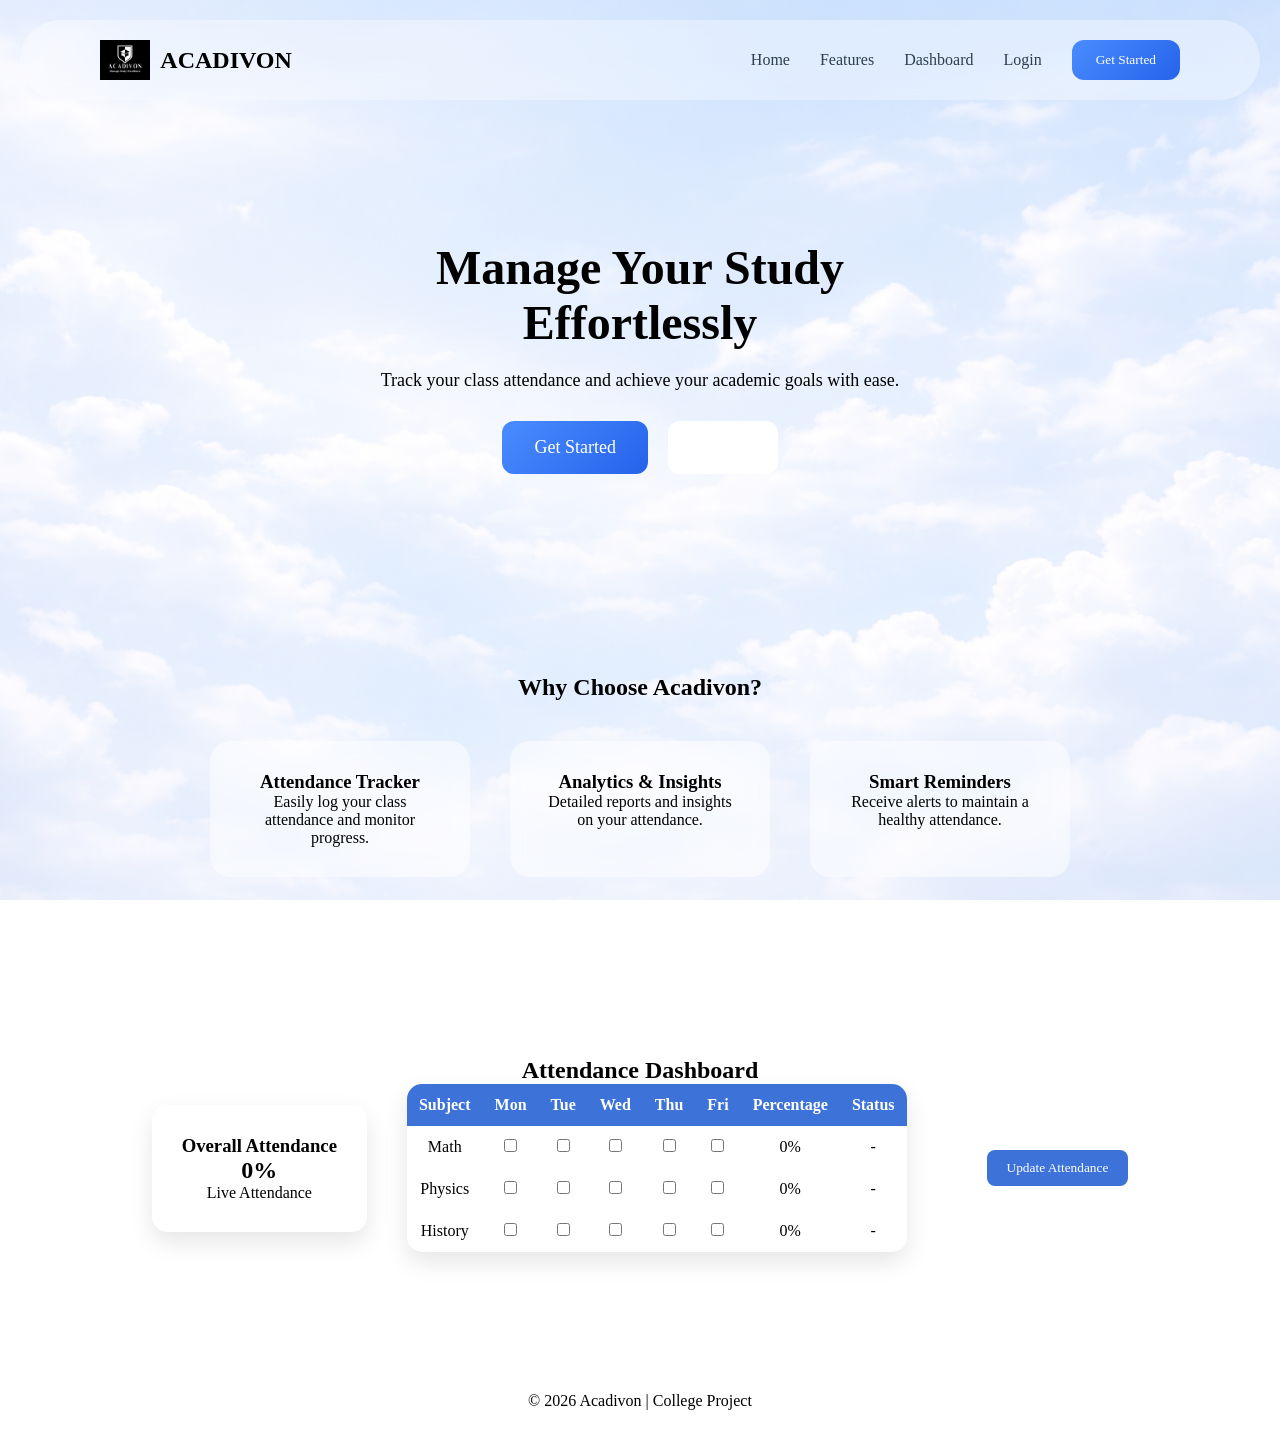
==== index.html @ dd498cd0 "Add files via upload" ====
<!DOCTYPE html>
<html lang="en">
<head>
<meta charset="UTF-8">
<meta name="viewport" content="width=device-width, initial-scale=1.0">
<title>Acadivon | Smart Study Manager</title>

<link rel="stylesheet" href="style.css">
</head>

<body>

<!-- NAVBAR -->

<header class="navbar">

<div class="logo">
<img src="logo.png">
<h2>ACADIVON</h2>
</div>

<nav>

<a href="#">Home</a>
<a href="#">Features</a>
<a href="#">Dashboard</a>
<a href="#">Login</a>

<button class="primary-btn">Get Started</button>

</nav>

</header>


<!-- HERO SECTION -->

<section class="hero">

<h1>Manage Your Study<br> Effortlessly</h1>

<p>
Track your class attendance and achieve your academic goals with ease.
</p>

<div class="hero-buttons">

<button class="primary-btn big">Get Started</button>

<button class="secondary-btn">Watch Demo</button>

</div>

</section>


<!-- FEATURES -->

<section class="features">

<h2>Why Choose Acadivon?</h2>

<div class="feature-grid">

<div class="feature-card">

<h3>Attendance Tracker</h3>

<p>
Easily log your class attendance and monitor progress.
</p>

</div>

<div class="feature-card">

<h3>Analytics & Insights</h3>

<p>
Detailed reports and insights on your attendance.
</p>

</div>

<div class="feature-card">

<h3>Smart Reminders</h3>

<p>
Receive alerts to maintain a healthy attendance.
</p>

</div>

</div>

</section>


<!-- DASHBOARD -->

<section class="dashboard">

<h2>Attendance Dashboard</h2>

<div class="attendance-container">

<div class="overall-box">
<h3>Overall Attendance</h3>
<h1 id="overallPercent">0%</h1>
<p>Live Attendance</p>
</div>

<table id="attendanceTable">

<tr>
<th>Subject</th>
<th>Mon</th>
<th>Tue</th>
<th>Wed</th>
<th>Thu</th>
<th>Fri</th>
<th>Percentage</th>
<th>Status</th>
</tr>

<tr>
<td>Math</td>
<td><input type="checkbox"></td>
<td><input type="checkbox"></td>
<td><input type="checkbox"></td>
<td><input type="checkbox"></td>
<td><input type="checkbox"></td>
<td class="percent">0%</td>
<td class="status">-</td>
</tr>

<tr>
<td>Physics</td>
<td><input type="checkbox"></td>
<td><input type="checkbox"></td>
<td><input type="checkbox"></td>
<td><input type="checkbox"></td>
<td><input type="checkbox"></td>
<td class="percent">0%</td>
<td class="status">-</td>
</tr>

<tr>
<td>History</td>
<td><input type="checkbox"></td>
<td><input type="checkbox"></td>
<td><input type="checkbox"></td>
<td><input type="checkbox"></td>
<td><input type="checkbox"></td>
<td class="percent">0%</td>
<td class="status">-</td>
</tr>

</table>

<br>

<button onclick="calculateAttendance()">Update Attendance</button>

</div>

</section>


<footer>

© 2026 Acadivon | College Project

</footer>

<script src="script.js"></script>

</body>
</html>
---- style.css ----
*{
margin:0;
padding:0;
box-sizing:border-box;
font-family:Segoe UI;
}

body{
margin:0;
padding:0;
font-family:"Segoe UI", sans-serif;

background:
linear-gradient(rgba(255,255,255,0.6), rgba(255,255,255,0.6)),
url("sky-bg.jpg");

background-size:cover;
background-position:center;
background-repeat:no-repeat;
background-attachment:fixed;
}

/* NAVBAR */

.navbar{

display:flex;
justify-content:space-between;
align-items:center;

padding:20px 80px;

backdrop-filter:blur(15px);

background:rgba(255,255,255,0.35);

border-radius:40px;

margin:20px;

}

.logo{

display:flex;
align-items:center;
gap:10px;

}

.logo img{

height:40px;

}

nav{

display:flex;
align-items:center;
gap:30px;

}

nav a{

text-decoration:none;
color:#2c3e50;
font-weight:500;

}


/* HERO */

.hero{

text-align:center;
padding:120px 20px;

}

.hero h1{

font-size:48px;
margin-bottom:20px;

}

.hero p{

font-size:18px;
margin-bottom:30px;

}


.hero-buttons{

display:flex;
justify-content:center;
gap:20px;

}


/* BUTTONS */

.primary-btn{

background:linear-gradient(135deg,#4a8cff,#2563eb);

border:none;
color:white;

padding:12px 24px;

border-radius:12px;

cursor:pointer;

transition:0.3s;

}

.primary-btn:hover{

transform:translateY(-3px);
box-shadow:0 10px 20px rgba(0,0,0,0.15);

}

.big{

font-size:18px;
padding:16px 32px;

}

.secondary-btn{

background:white;
border:none;

padding:12px 20px;

border-radius:12px;

cursor:pointer;

}


/* FEATURES */

.features{

text-align:center;
padding:80px 20px;

}

.feature-grid{

display:flex;
justify-content:center;
gap:40px;

margin-top:40px;

}

.feature-card{

background:rgba(255,255,255,0.5);

padding:30px;

width:260px;

border-radius:20px;

backdrop-filter:blur(10px);

transition:0.3s;

}

.feature-card:hover{

transform:translateY(-10px);

}


/* DASHBOARD */

.dashboard{

text-align:center;

padding:100px 20px;

}

.dashboard-container{

display:flex;

justify-content:center;

gap:40px;

margin-top:40px;

}


.overall-card{

background:rgba(255,255,255,0.5);

padding:40px;

border-radius:20px;

width:240px;

}

.overall-card h1{

font-size:42px;
color:#2563eb;

}


.table-card{

background:rgba(255,255,255,0.6);

padding:30px;

border-radius:20px;

}


table{

border-collapse:collapse;

}

th,td{

padding:12px 20px;

}

th{

background:#3b82f6;
color:white;

}

.safe{

color:green;

}

.warning{

color:orange;

}

.danger{

color:red;

}


/* FOOTER */

footer{

text-align:center;
padding:40px;

}

.attendance-container{
display:flex;
gap:40px;
justify-content:center;
align-items:center;
flex-wrap:wrap;
}

.overall-box{
background:white;
padding:30px;
border-radius:15px;
box-shadow:0 10px 25px rgba(0,0,0,0.1);
text-align:center;
}

#attendanceTable{
background:white;
border-radius:15px;
overflow:hidden;
box-shadow:0 10px 25px rgba(0,0,0,0.1);
}

#attendanceTable th{
background:#3d73d8;
color:white;
padding:12px;
}

#attendanceTable td{
padding:12px;
text-align:center;
}

button{
background:#3d73d8;
color:white;
border:none;
padding:10px 20px;
border-radius:8px;
cursor:pointer;
}
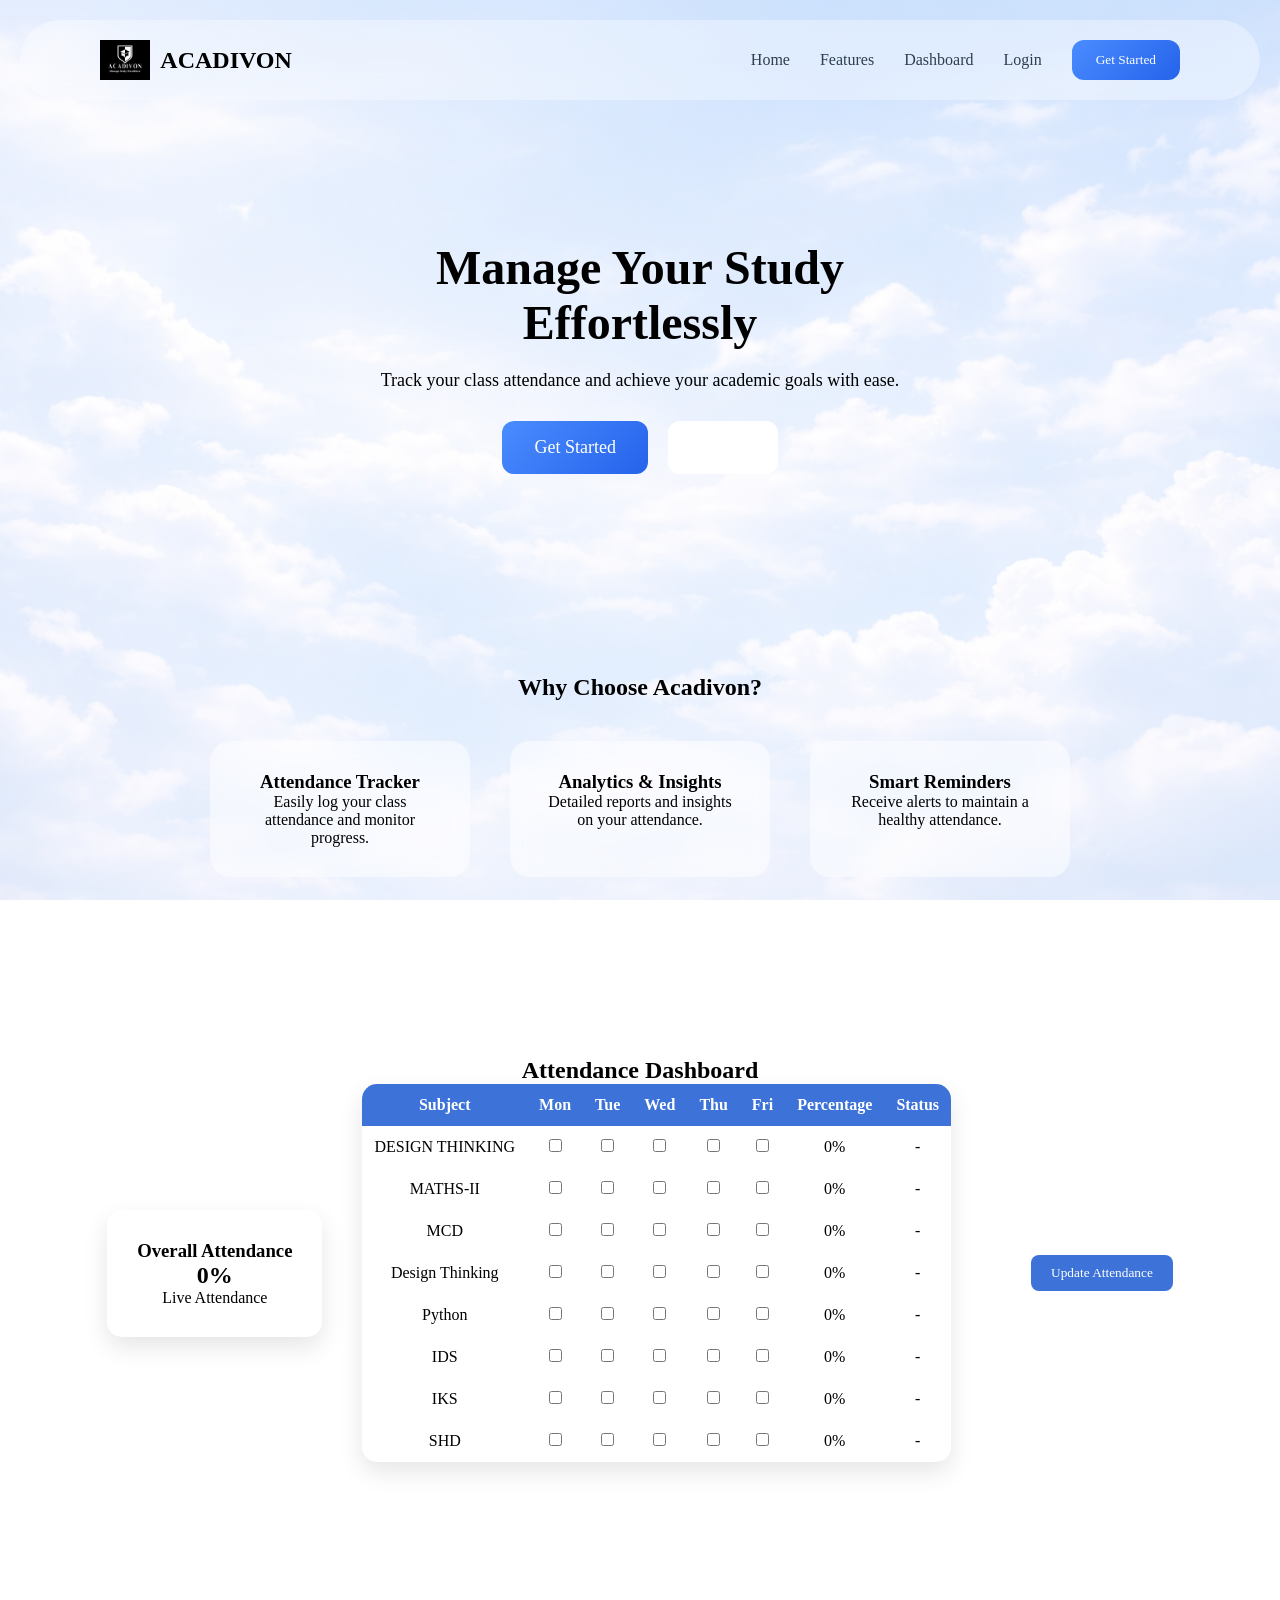
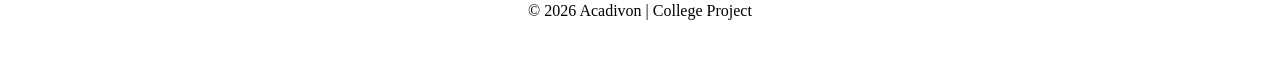
==== commit e4e4a886: "Add files via upload" ====
--- a/index.html
+++ b/index.html
@@ -125,29 +125,85 @@
 </tr>
 
 <tr>
-<td>Math</td>
-<td><input type="checkbox"></td>
-<td><input type="checkbox"></td>
-<td><input type="checkbox"></td>
-<td><input type="checkbox"></td>
-<td><input type="checkbox"></td>
-<td class="percent">0%</td>
-<td class="status">-</td>
-</tr>
-
-<tr>
-<td>Physics</td>
-<td><input type="checkbox"></td>
-<td><input type="checkbox"></td>
-<td><input type="checkbox"></td>
-<td><input type="checkbox"></td>
-<td><input type="checkbox"></td>
-<td class="percent">0%</td>
-<td class="status">-</td>
-</tr>
-
-<tr>
-<td>History</td>
+<td>DESIGN THINKING</td>
+<td><input type="checkbox"></td>
+<td><input type="checkbox"></td>
+<td><input type="checkbox"></td>
+<td><input type="checkbox"></td>
+<td><input type="checkbox"></td>
+<td class="percent">0%</td>
+<td class="status">-</td>
+</tr>
+
+<tr>
+<td>MATHS-II</td>
+<td><input type="checkbox"></td>
+<td><input type="checkbox"></td>
+<td><input type="checkbox"></td>
+<td><input type="checkbox"></td>
+<td><input type="checkbox"></td>
+<td class="percent">0%</td>
+<td class="status">-</td>
+</tr>
+
+<tr>
+<td>MCD</td>
+<td><input type="checkbox"></td>
+<td><input type="checkbox"></td>
+<td><input type="checkbox"></td>
+<td><input type="checkbox"></td>
+<td><input type="checkbox"></td>
+<td class="percent">0%</td>
+<td class="status">-</td>
+</tr>
+
+<tr>
+<td>Design Thinking</td>
+<td><input type="checkbox"></td>
+<td><input type="checkbox"></td>
+<td><input type="checkbox"></td>
+<td><input type="checkbox"></td>
+<td><input type="checkbox"></td>
+<td class="percent">0%</td>
+<td class="status">-</td>
+</tr>
+
+
+<tr>
+<td>Python</td>
+<td><input type="checkbox"></td>
+<td><input type="checkbox"></td>
+<td><input type="checkbox"></td>
+<td><input type="checkbox"></td>
+<td><input type="checkbox"></td>
+<td class="percent">0%</td>
+<td class="status">-</td>
+</tr>
+
+<tr>
+<td>IDS</td>
+<td><input type="checkbox"></td>
+<td><input type="checkbox"></td>
+<td><input type="checkbox"></td>
+<td><input type="checkbox"></td>
+<td><input type="checkbox"></td>
+<td class="percent">0%</td>
+<td class="status">-</td>
+</tr>
+
+<tr>
+<td>IKS</td>
+<td><input type="checkbox"></td>
+<td><input type="checkbox"></td>
+<td><input type="checkbox"></td>
+<td><input type="checkbox"></td>
+<td><input type="checkbox"></td>
+<td class="percent">0%</td>
+<td class="status">-</td>
+</tr>
+
+<tr>
+<td>SHD</td>
 <td><input type="checkbox"></td>
 <td><input type="checkbox"></td>
 <td><input type="checkbox"></td>
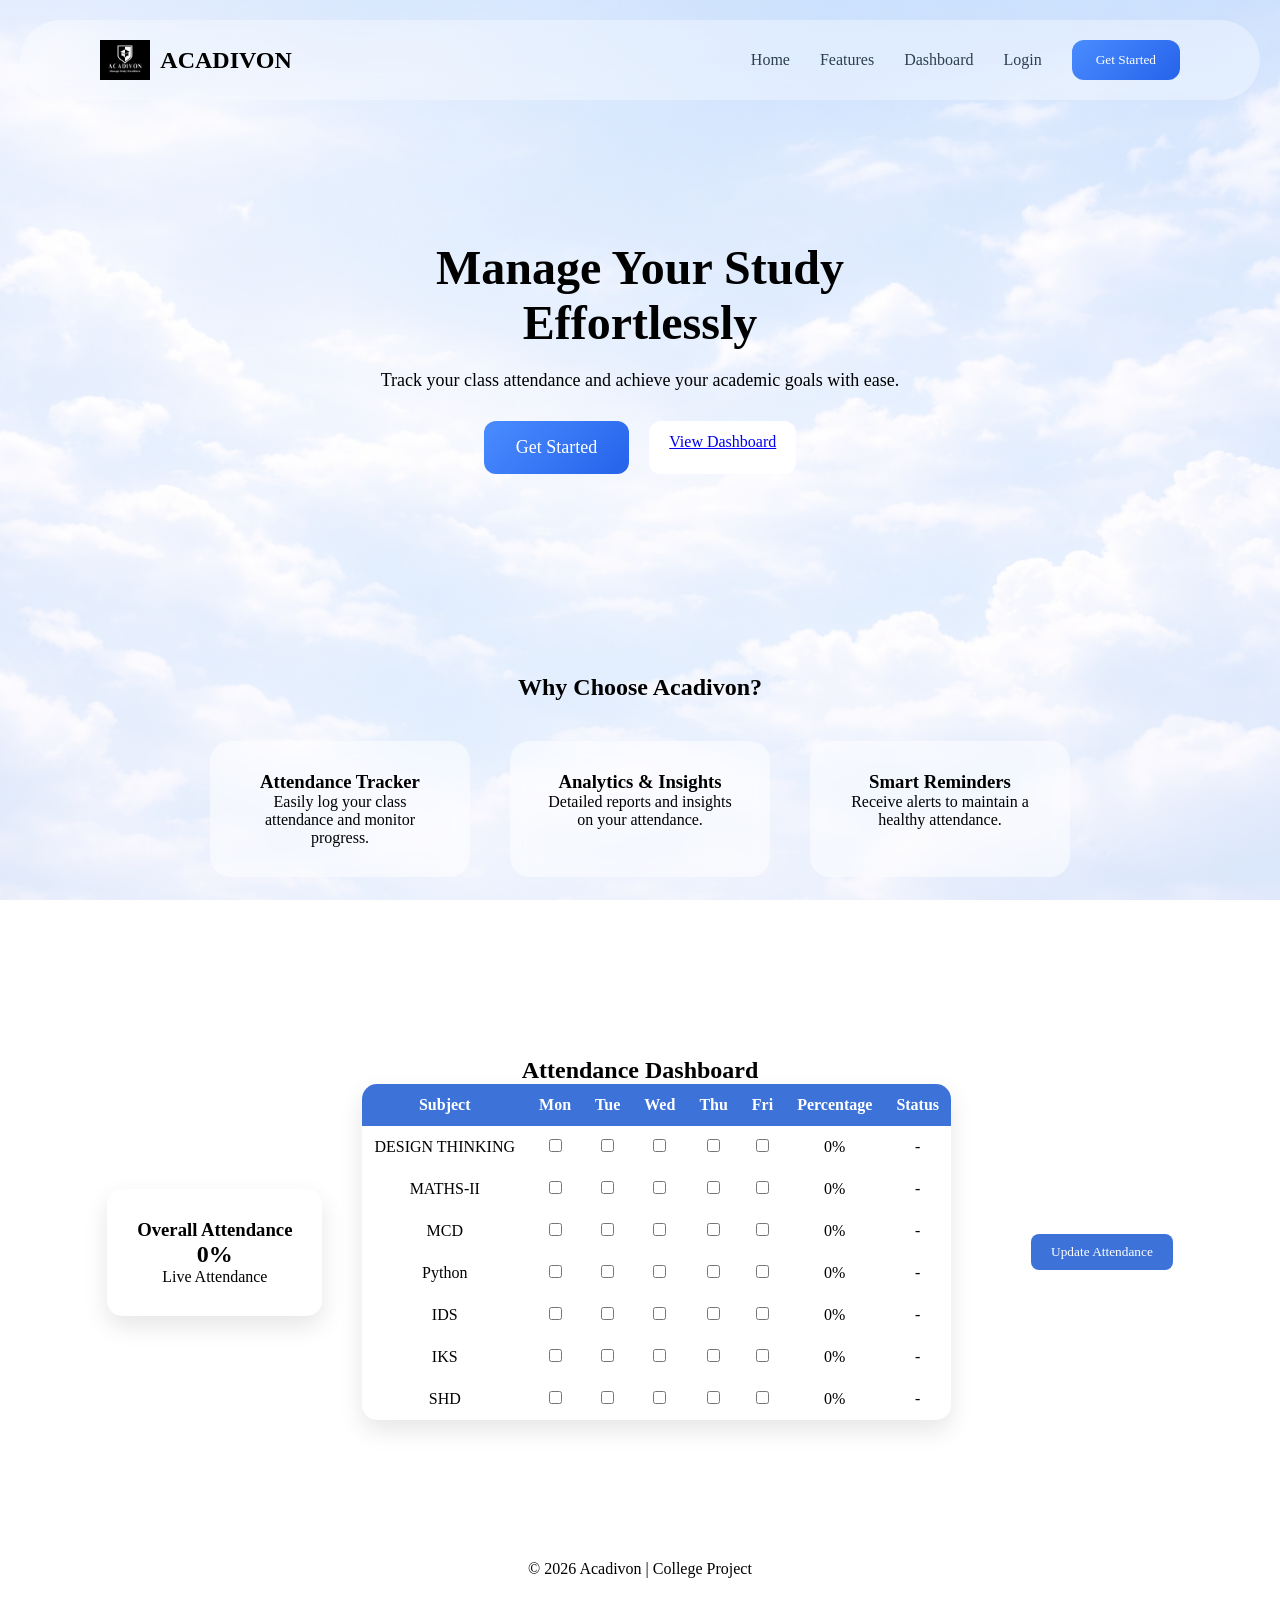
==== commit 7beb710c: "Add files via upload" ====
--- a/index.html
+++ b/index.html
@@ -47,7 +47,7 @@
 
 <button class="primary-btn big">Get Started</button>
 
-<button class="secondary-btn">Watch Demo</button>
+<a class="secondary-btn" href="#dashboard">View Dashboard</a>
 
 </div>
 
@@ -157,16 +157,6 @@
 <td class="status">-</td>
 </tr>
 
-<tr>
-<td>Design Thinking</td>
-<td><input type="checkbox"></td>
-<td><input type="checkbox"></td>
-<td><input type="checkbox"></td>
-<td><input type="checkbox"></td>
-<td><input type="checkbox"></td>
-<td class="percent">0%</td>
-<td class="status">-</td>
-</tr>
 
 
 <tr>
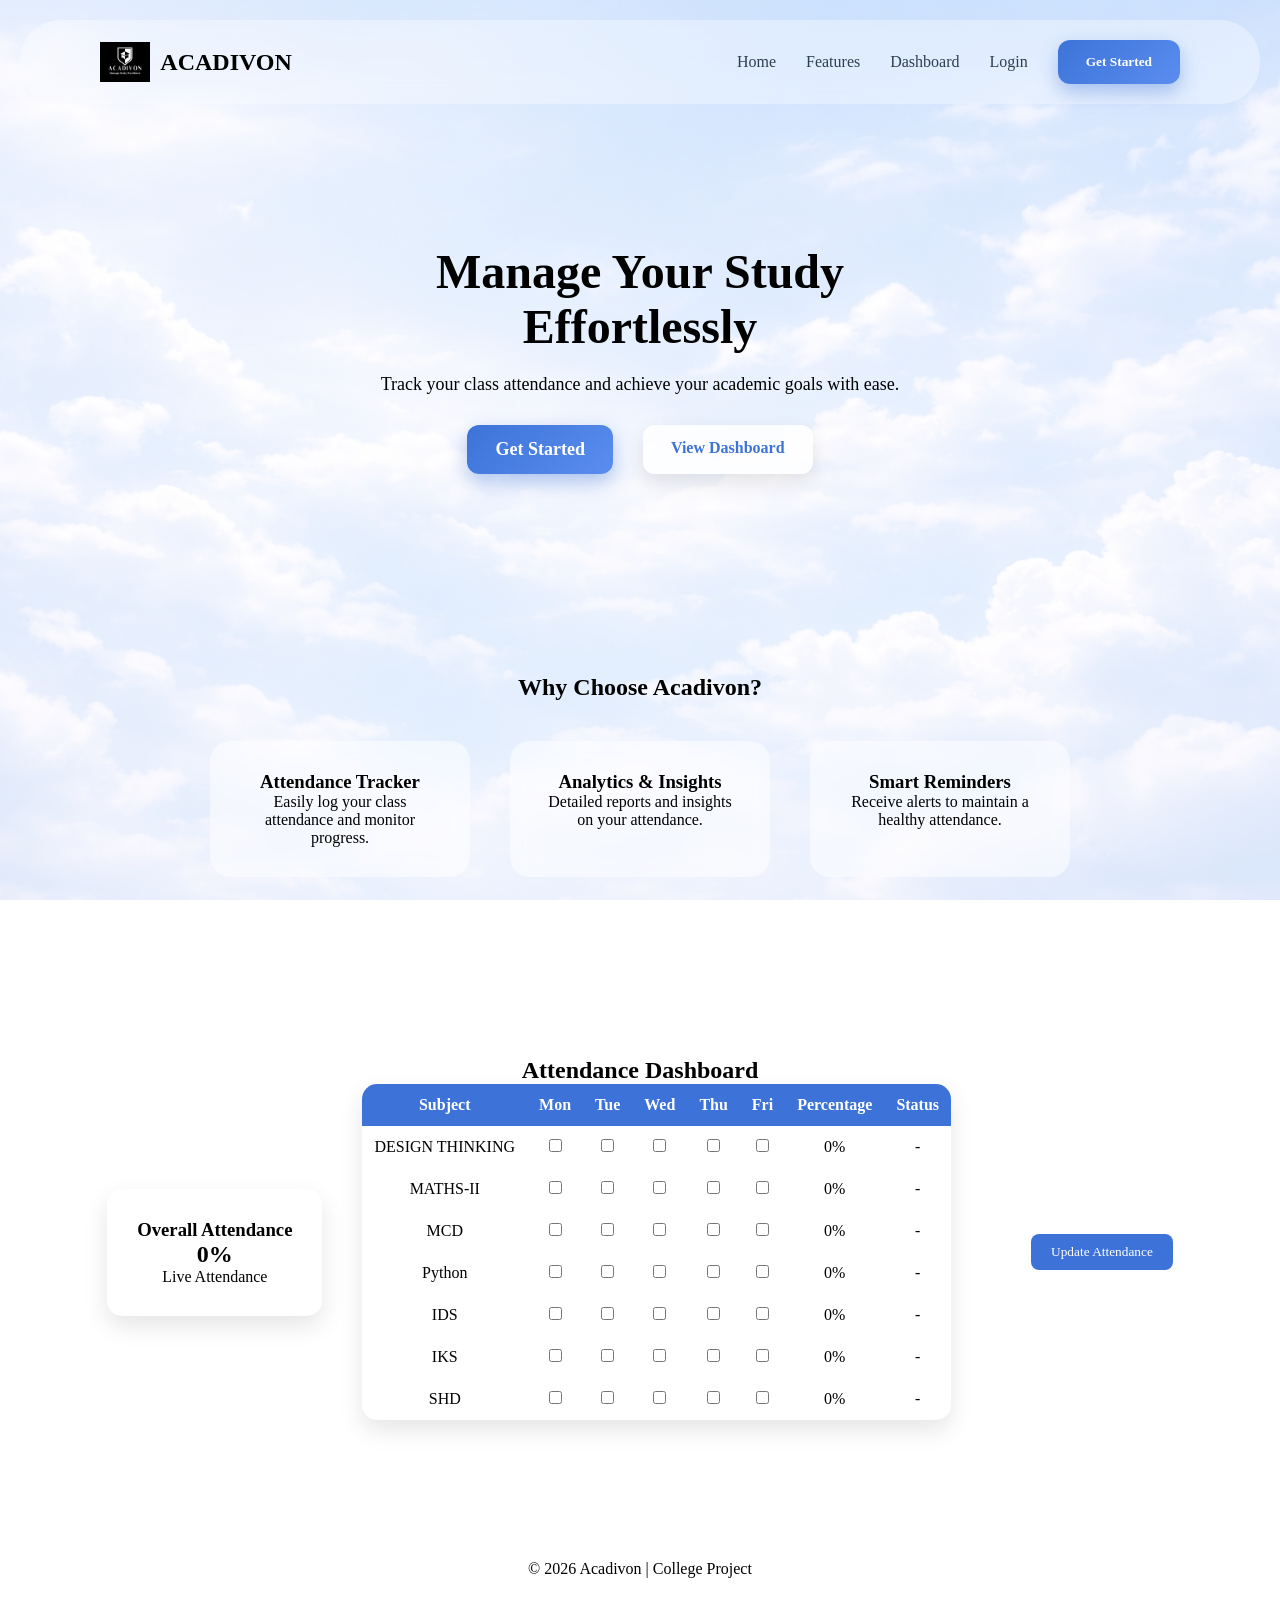
==== commit 13de5686: "Add files via upload" ====
--- a/index.html
+++ b/index.html
@@ -223,4 +223,8 @@
 <script src="script.js"></script>
 
 </body>
-</html>+</html>
+
+<section class="hero fade-in">
+<section class="features fade-in">
+<section id="dashboard" class="dashboard fade-in">
--- a/style.css
+++ b/style.css
@@ -335,4 +335,108 @@
 padding:10px 20px;
 border-radius:8px;
 cursor:pointer;
+}
+
+.secondary-btn{
+display:inline-block;
+padding:14px 28px;
+margin-left:15px;
+
+background:rgba(255,255,255,0.8);
+color:#3d73d8;
+
+border-radius:12px;
+text-decoration:none;
+font-weight:600;
+
+transition:all 0.25s ease;
+box-shadow:0 8px 20px rgba(0,0,0,0.1);
+}
+
+.secondary-btn:hover{
+background:#ffffff;
+transform:translateY(-3px);
+box-shadow:0 12px 25px rgba(0,0,0,0.15);
+}
+html{
+scroll-behavior:smooth;
+}
+
+/* Smooth scroll */
+html{
+scroll-behavior:smooth;
+}
+
+/* Hero buttons layout */
+.hero-buttons{
+margin-top:25px;
+display:flex;
+justify-content:center;
+gap:15px;
+}
+
+/* Primary Button */
+.primary-btn{
+padding:14px 28px;
+border:none;
+border-radius:12px;
+background:linear-gradient(135deg,#3d73d8,#5a8dee);
+color:white;
+font-weight:600;
+cursor:pointer;
+
+transition:all 0.3s ease;
+box-shadow:0 8px 20px rgba(61,115,216,0.4);
+}
+
+.primary-btn:hover{
+transform:translateY(-3px);
+box-shadow:0 12px 25px rgba(61,115,216,0.6);
+}
+
+/* Secondary Button */
+.secondary-btn{
+padding:14px 28px;
+border-radius:12px;
+background:rgba(255,255,255,0.85);
+color:#3d73d8;
+font-weight:600;
+text-decoration:none;
+
+transition:all 0.3s ease;
+box-shadow:0 8px 20px rgba(0,0,0,0.1);
+}
+
+.secondary-btn:hover{
+background:#ffffff;
+transform:translateY(-3px);
+box-shadow:0 12px 25px rgba(0,0,0,0.15);
+}
+
+/* Click animation */
+button:active, .secondary-btn:active{
+transform:scale(0.95);
+}
+
+/* Fade-in animation */
+.fade-in{
+opacity:0;
+transform:translateY(30px);
+transition:all 0.8s ease;
+}
+
+.fade-in.show{
+opacity:1;
+transform:translateY(0);
+}
+
+.fade-in{
+opacity:0;
+transform:translateY(30px);
+transition:all 0.8s ease;
+}
+
+.fade-in.show{
+opacity:1;
+transform:translateY(0);
 }
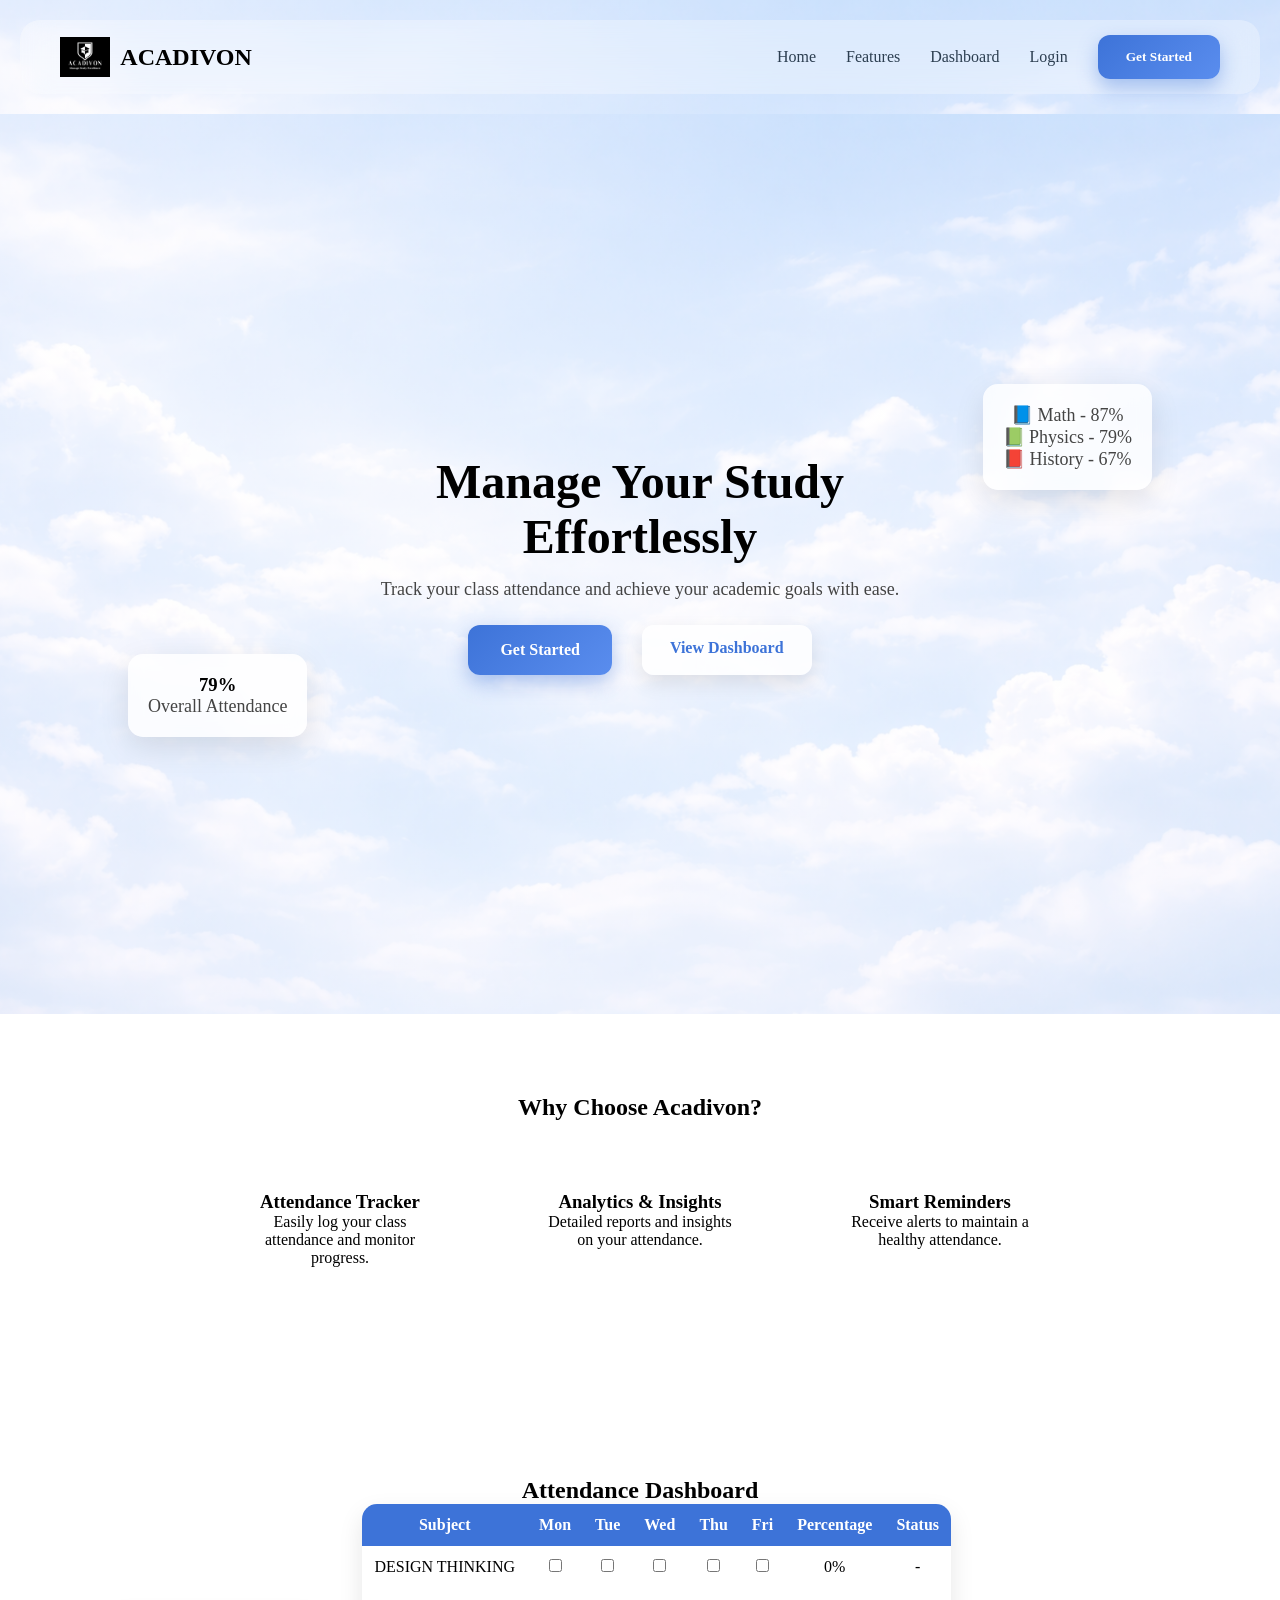
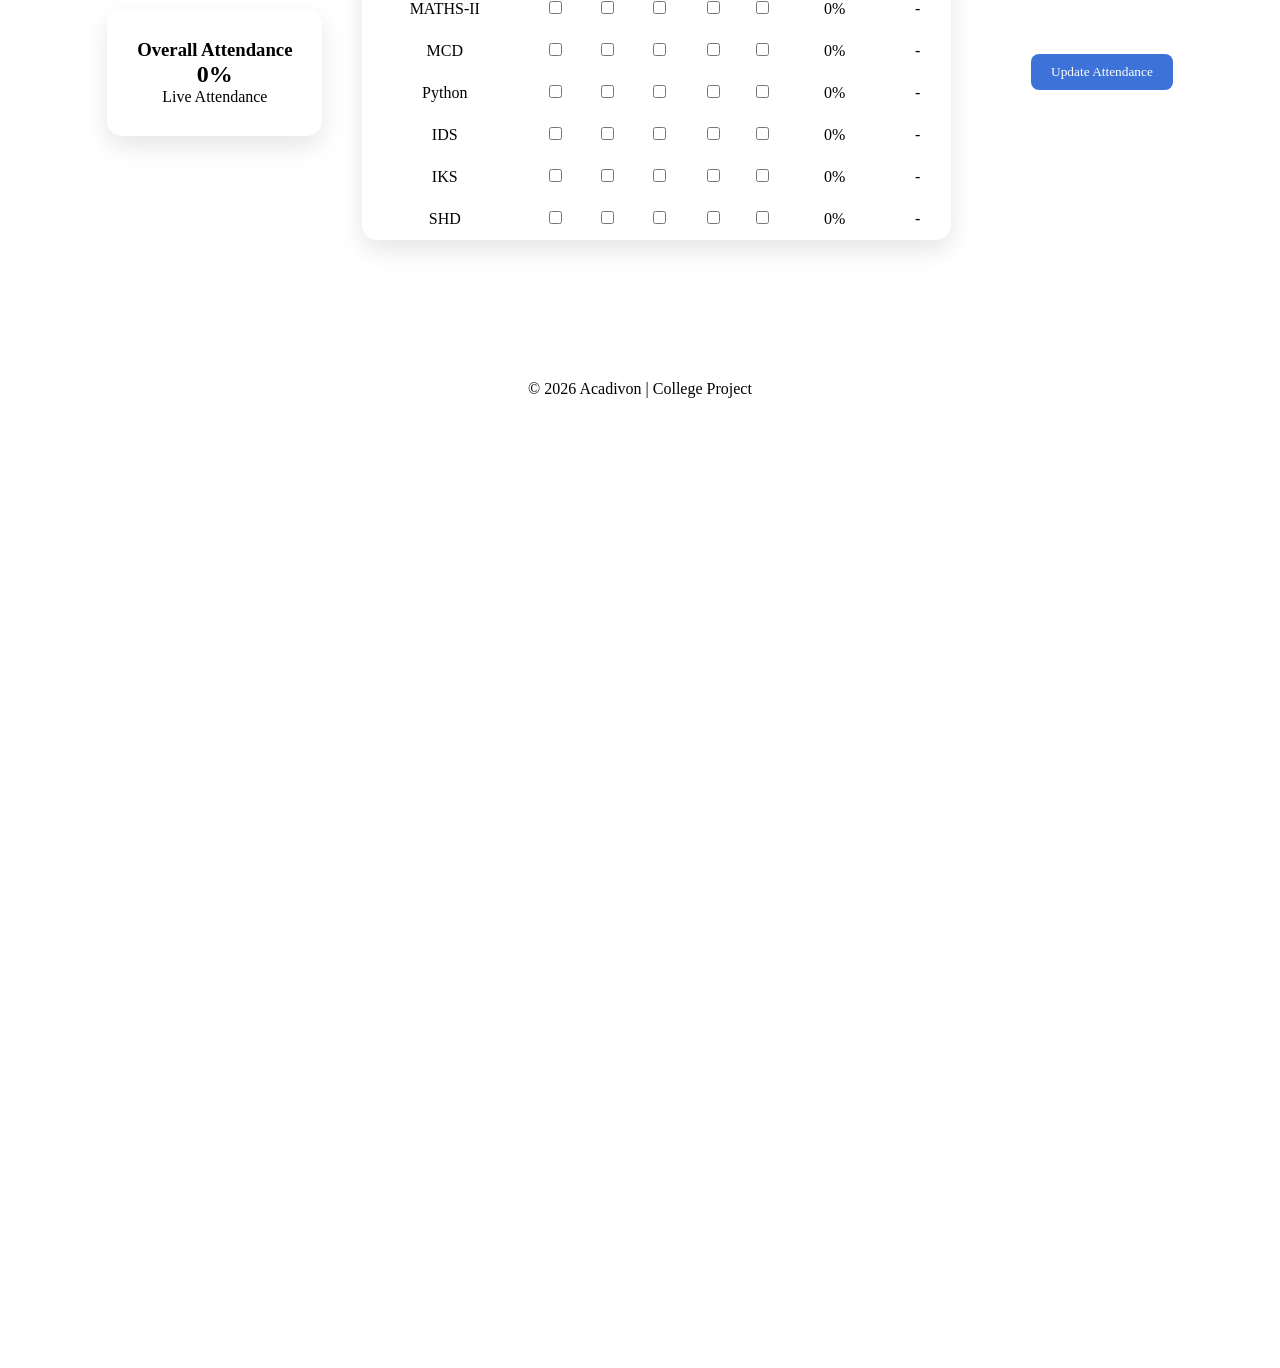
==== commit 571c9359: "Add files via upload" ====
--- a/index.html
+++ b/index.html
@@ -35,22 +35,28 @@
 
 <!-- HERO SECTION -->
 
-<section class="hero">
-
-<h1>Manage Your Study<br> Effortlessly</h1>
-
-<p>
-Track your class attendance and achieve your academic goals with ease.
-</p>
-
-<div class="hero-buttons">
-
-<button class="primary-btn big">Get Started</button>
-
-<a class="secondary-btn" href="#dashboard">View Dashboard</a>
-
-</div>
-
+<section class="hero fade-in">
+  <div class="hero-content">
+    <h1>Manage Your Study<br>Effortlessly</h1>
+    <p>Track your class attendance and achieve your academic goals with ease.</p>
+
+    <div class="hero-buttons">
+      <button class="primary-btn big">Get Started</button>
+      <a class="secondary-btn" href="#dashboard">View Dashboard</a>
+    </div>
+  </div>
+
+  <!-- Floating Cards -->
+  <div class="floating-card left">
+    <h3>79%</h3>
+    <p>Overall Attendance</p>
+  </div>
+
+  <div class="floating-card right">
+    <p>📘 Math - 87%</p>
+    <p>📗 Physics - 79%</p>
+    <p>📕 History - 67%</p>
+  </div>
 </section>
 
 
--- a/style.css
+++ b/style.css
@@ -439,4 +439,84 @@
 .fade-in.show{
 opacity:1;
 transform:translateY(0);
+}
+
+/* HERO UPGRADE */
+.hero{
+height:100vh;
+display:flex;
+justify-content:center;
+align-items:center;
+flex-direction:column;
+text-align:center;
+position:relative;
+padding:20px;
+
+background:
+linear-gradient(rgba(255,255,255,0.6), rgba(255,255,255,0.6)),
+url("sky-bg.jpg");
+background-size:cover;
+background-position:center;
+}
+
+.hero h1{
+font-size:48px;
+font-weight:800;
+margin-bottom:15px;
+}
+
+.hero p{
+font-size:18px;
+color:#444;
+max-width:600px;
+margin:auto;
+}
+
+/* GLASS NAVBAR */
+.navbar{
+backdrop-filter: blur(15px);
+background: rgba(255,255,255,0.3);
+border-radius:20px;
+margin:20px;
+padding:15px 40px;
+}
+
+/* FLOATING CARDS */
+.floating-card{
+position:absolute;
+background:rgba(255,255,255,0.8);
+padding:20px;
+border-radius:15px;
+box-shadow:0 10px 30px rgba(0,0,0,0.1);
+backdrop-filter: blur(10px);
+
+animation: float 4s ease-in-out infinite;
+}
+
+.floating-card.left{
+left:10%;
+top:60%;
+}
+
+.floating-card.right{
+right:10%;
+top:30%;
+}
+
+/* FLOAT ANIMATION */
+@keyframes float{
+0%{transform:translateY(0);}
+50%{transform:translateY(-10px);}
+100%{transform:translateY(0);}
+}
+
+/* HERO BUTTONS IMPROVED */
+.primary-btn.big{
+font-size:16px;
+padding:16px 32px;
+}
+
+/* SMOOTH TRANSITIONS */
+*{
+transition:all 0.3s ease;
 }
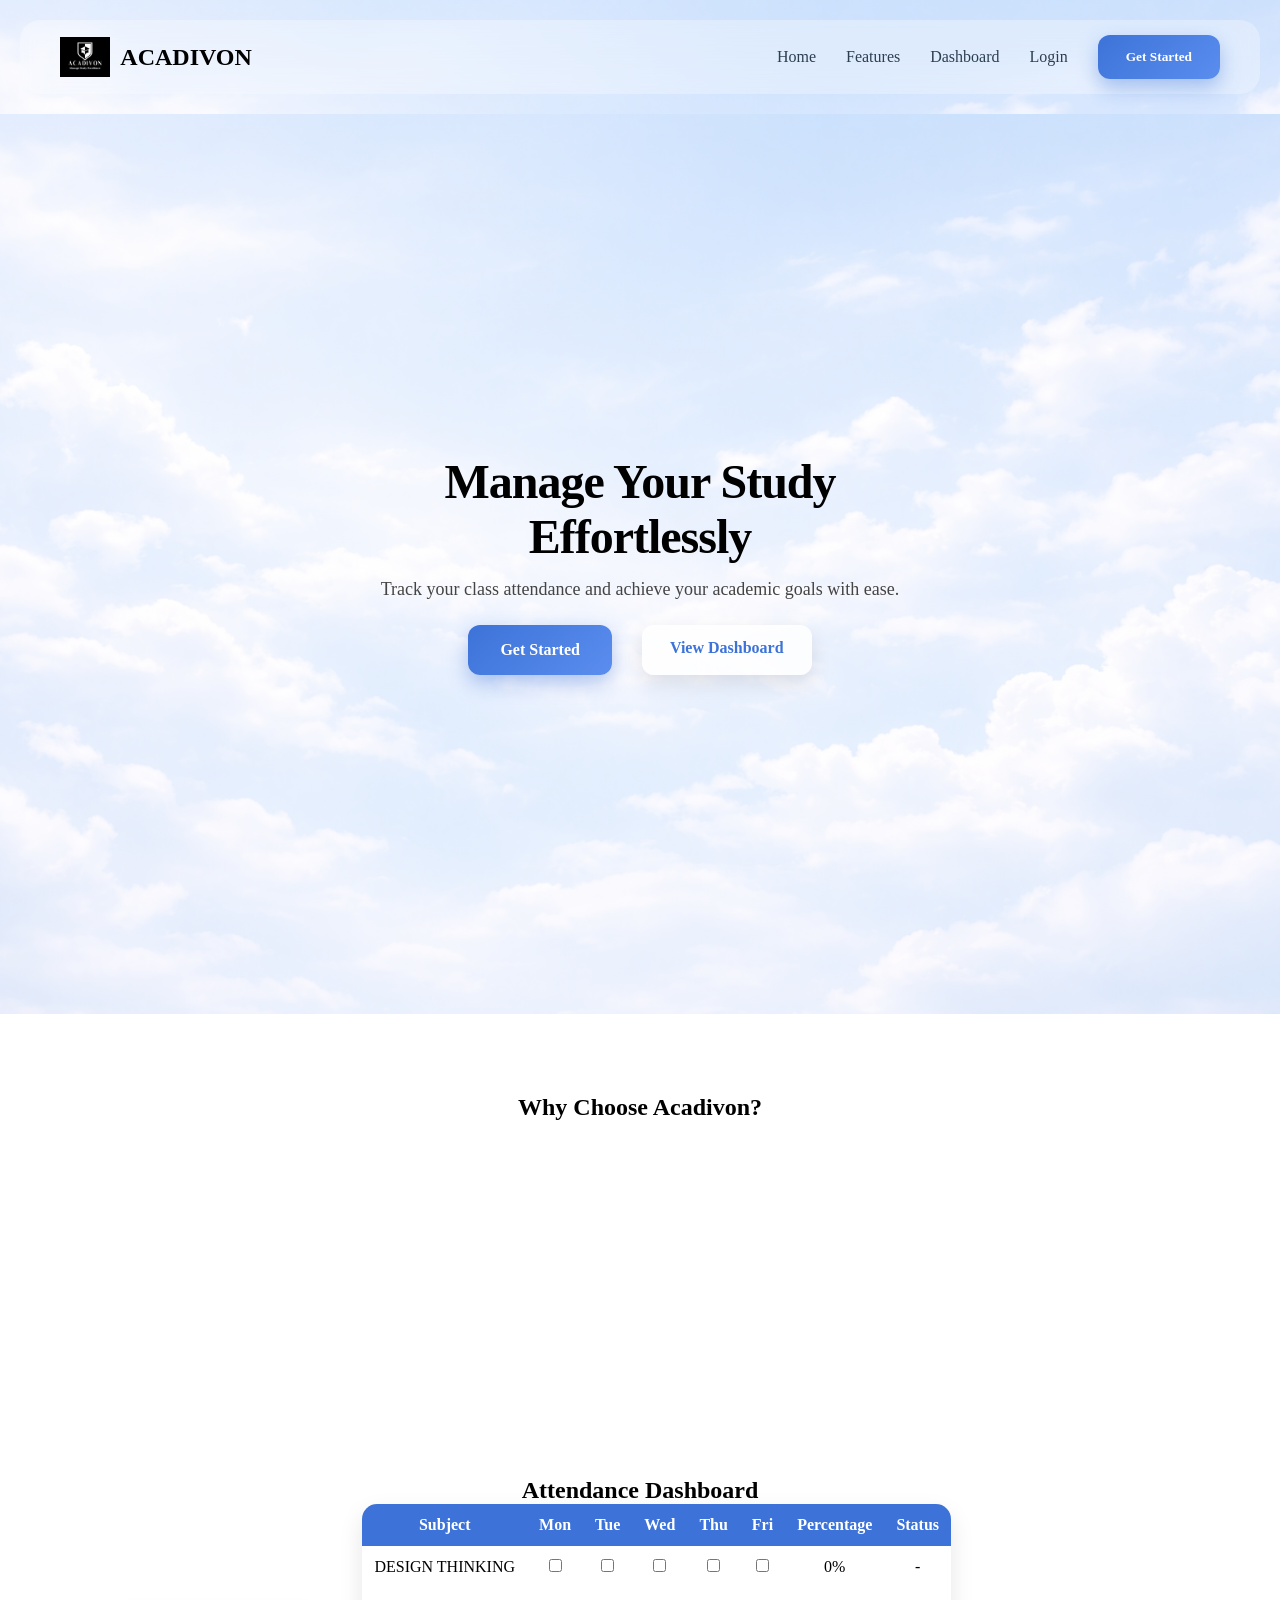
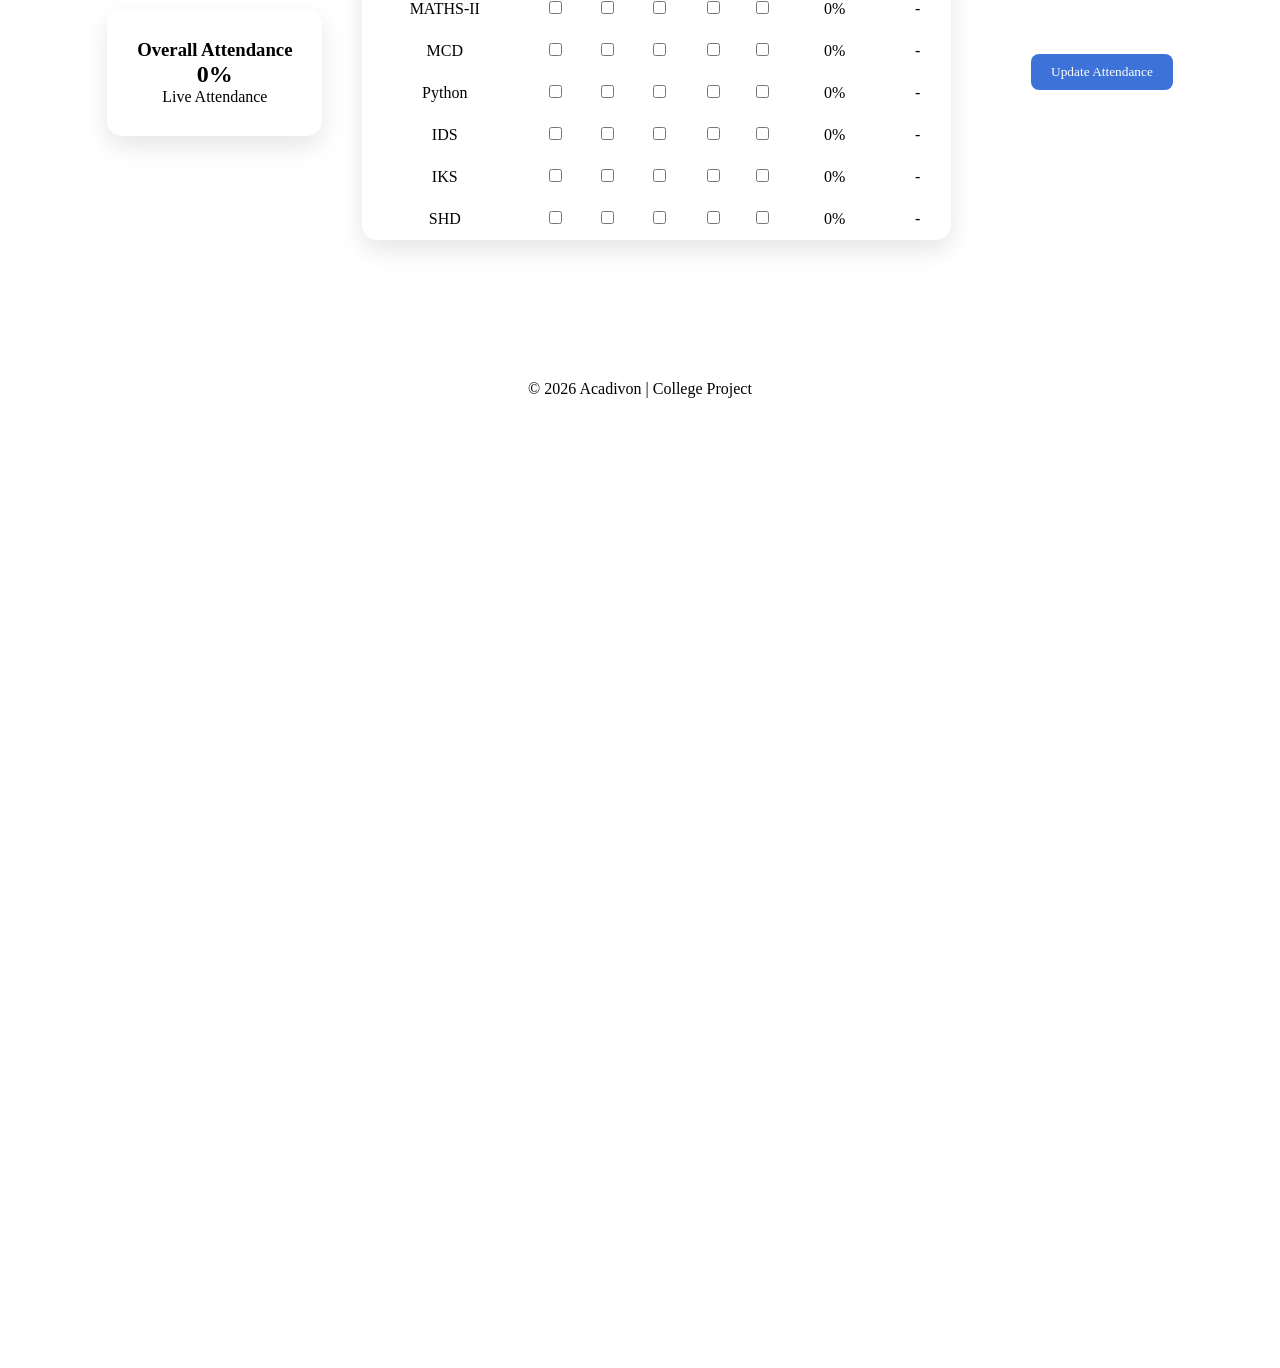
==== commit d650649f: "Add files via upload" ====
--- a/index.html
+++ b/index.html
@@ -38,24 +38,15 @@
 <section class="hero fade-in">
   <div class="hero-content">
     <h1>Manage Your Study<br>Effortlessly</h1>
-    <p>Track your class attendance and achieve your academic goals with ease.</p>
+
+    <p>
+      Track your class attendance and achieve your academic goals with ease.
+    </p>
 
     <div class="hero-buttons">
       <button class="primary-btn big">Get Started</button>
       <a class="secondary-btn" href="#dashboard">View Dashboard</a>
     </div>
-  </div>
-
-  <!-- Floating Cards -->
-  <div class="floating-card left">
-    <h3>79%</h3>
-    <p>Overall Attendance</p>
-  </div>
-
-  <div class="floating-card right">
-    <p>📘 Math - 87%</p>
-    <p>📗 Physics - 79%</p>
-    <p>📕 History - 67%</p>
   </div>
 </section>
 
--- a/style.css
+++ b/style.css
@@ -73,36 +73,82 @@
 
 /* HERO */
 
+/* CLEAN HERO DESIGN */
 .hero{
-
-text-align:center;
-padding:120px 20px;
-
-}
-
+height:100vh;
+display:flex;
+justify-content:center;
+align-items:center;
+text-align:center;
+padding:20px;
+
+/* soft sky background */
+background:
+linear-gradient(rgba(255,255,255,0.75), rgba(255,255,255,0.75)),
+url("sky-bg.jpg");
+background-size:cover;
+background-position:center;
+}
+
+/* Text */
 .hero h1{
-
-font-size:48px;
-margin-bottom:20px;
-
+font-size:52px;
+font-weight:800;
+margin-bottom:15px;
+letter-spacing:-1px;
 }
 
 .hero p{
-
 font-size:18px;
-margin-bottom:30px;
-
-}
-
-
+color:#555;
+max-width:600px;
+margin:auto;
+margin-bottom:25px;
+}
+
+/* Buttons */
 .hero-buttons{
-
-display:flex;
-justify-content:center;
-gap:20px;
-
-}
-
+display:flex;
+justify-content:center;
+gap:15px;
+}
+
+/* Primary button */
+.primary-btn{
+padding:16px 32px;
+border:none;
+border-radius:12px;
+background:linear-gradient(135deg,#3d73d8,#5a8dee);
+color:white;
+font-weight:600;
+cursor:pointer;
+
+box-shadow:0 10px 25px rgba(61,115,216,0.4);
+transition:all 0.3s ease;
+}
+
+.primary-btn:hover{
+transform:translateY(-3px);
+box-shadow:0 15px 30px rgba(61,115,216,0.6);
+}
+
+/* Secondary button */
+.secondary-btn{
+padding:16px 32px;
+border-radius:12px;
+background:white;
+color:#3d73d8;
+font-weight:600;
+text-decoration:none;
+
+box-shadow:0 8px 20px rgba(0,0,0,0.08);
+transition:all 0.3s ease;
+}
+
+.secondary-btn:hover{
+transform:translateY(-3px);
+box-shadow:0 12px 25px rgba(0,0,0,0.15);
+}
 
 /* BUTTONS */
 
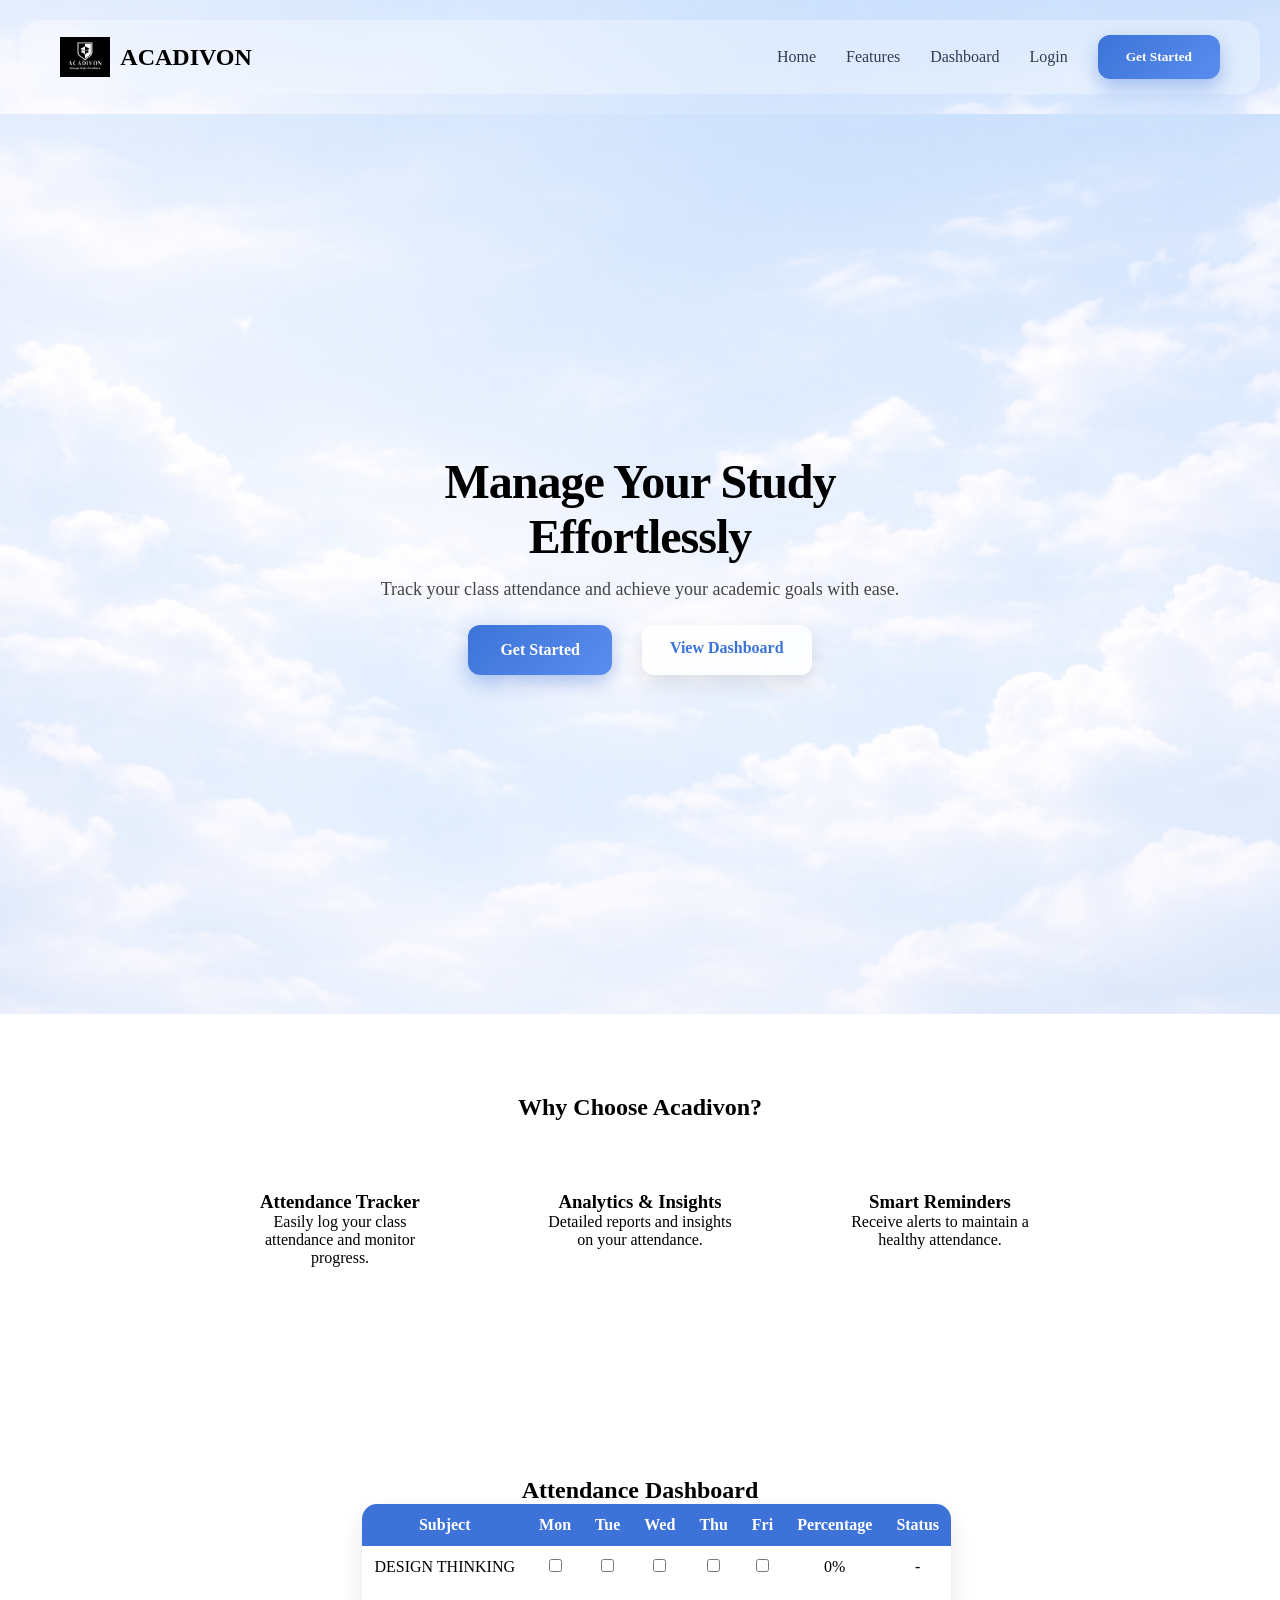
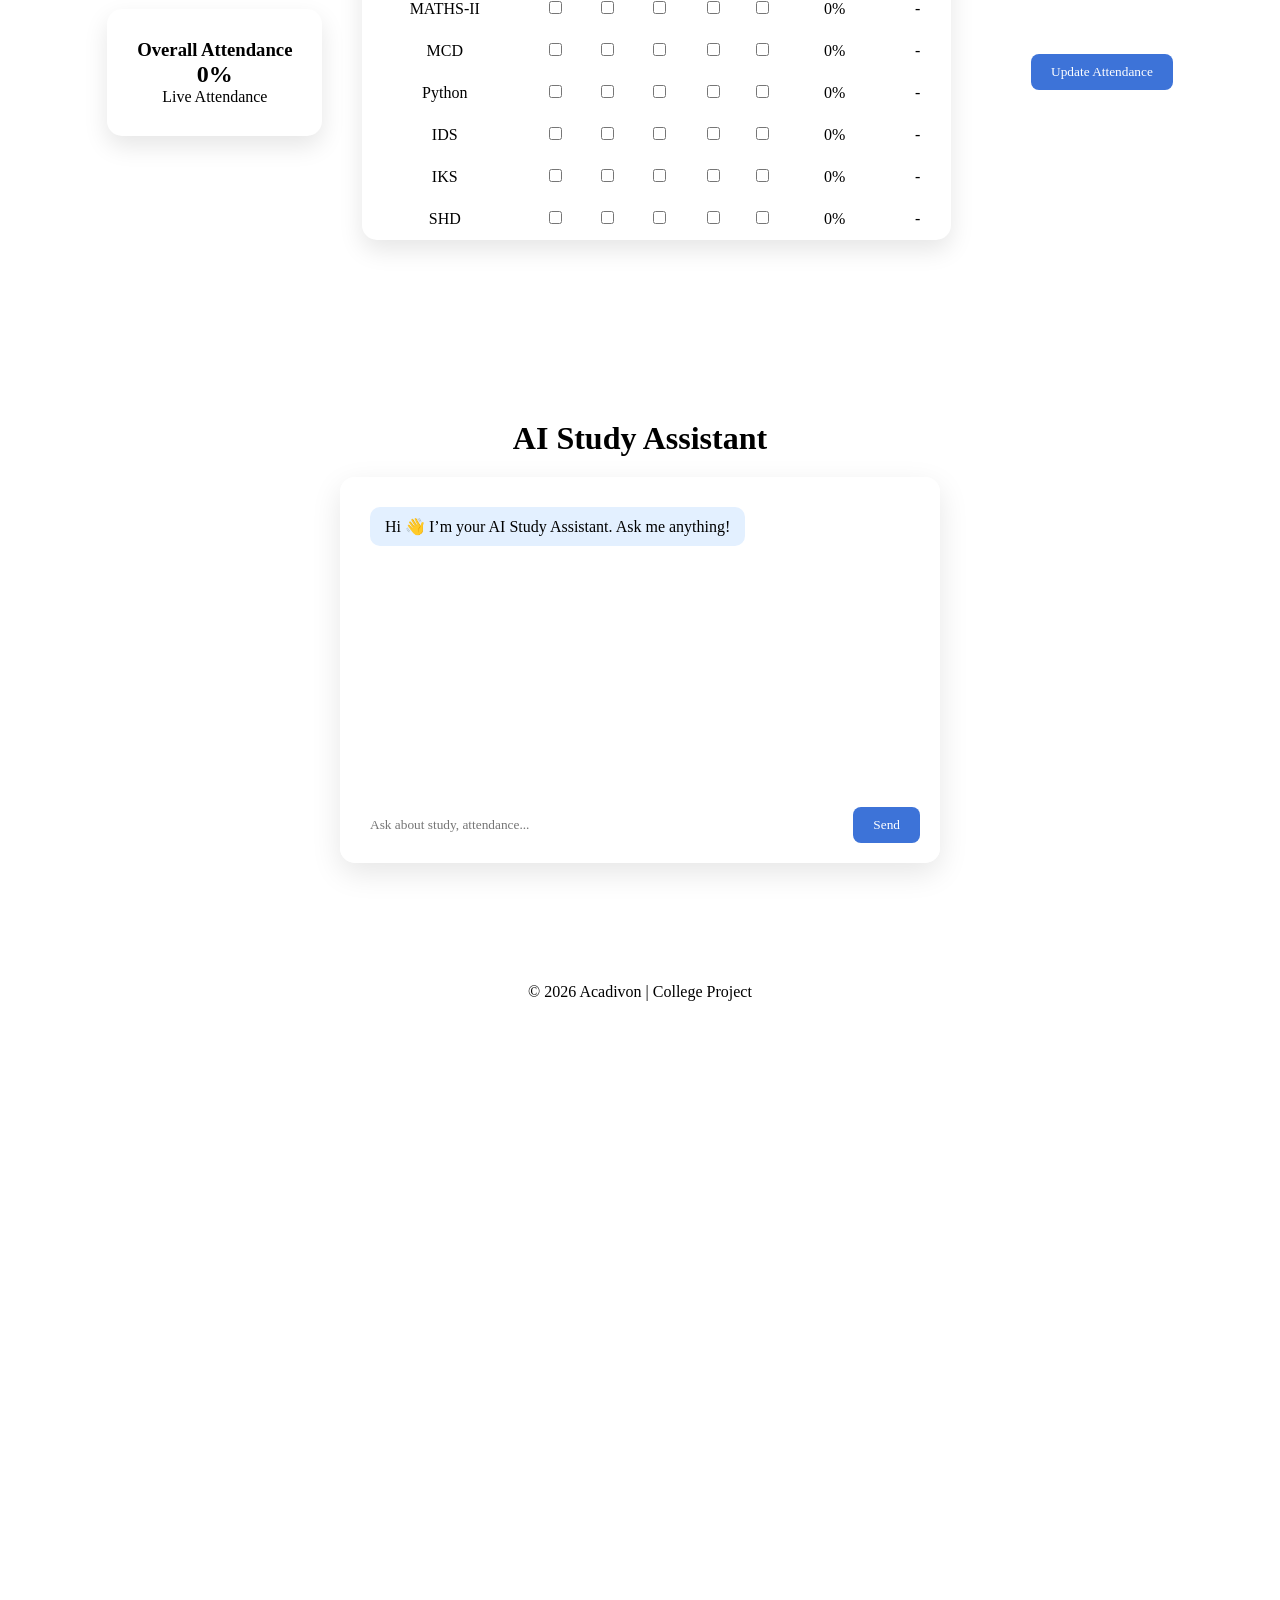
==== commit 698c5be0: "Add files via upload" ====
--- a/index.html
+++ b/index.html
@@ -210,6 +210,22 @@
 
 </section>
 
+<section class="ai-assistant fade-in">
+  <h2>AI Study Assistant</h2>
+
+  <div class="chat-container">
+    
+    <div class="chat-box" id="chatBox">
+      <div class="bot-message">Hi 👋 I’m your AI Study Assistant. Ask me anything!</div>
+    </div>
+
+    <div class="chat-input">
+      <input type="text" id="userInput" placeholder="Ask about study, attendance..." />
+      <button onclick="sendMessage()">Send</button>
+    </div>
+
+  </div>
+</section>
 
 <footer>
 
--- a/style.css
+++ b/style.css
@@ -565,4 +565,80 @@
 /* SMOOTH TRANSITIONS */
 *{
 transition:all 0.3s ease;
+}
+
+/* AI SECTION */
+.ai-assistant{
+padding:80px 20px;
+text-align:center;
+}
+
+.ai-assistant h2{
+font-size:32px;
+margin-bottom:20px;
+}
+
+/* Chat box */
+.chat-container{
+max-width:600px;
+margin:auto;
+background:rgba(255,255,255,0.8);
+backdrop-filter:blur(10px);
+padding:20px;
+border-radius:15px;
+box-shadow:0 10px 30px rgba(0,0,0,0.1);
+}
+
+.chat-box{
+height:300px;
+overflow-y:auto;
+text-align:left;
+padding:10px;
+margin-bottom:10px;
+}
+
+/* Messages */
+.bot-message{
+background:#e3f0ff;
+padding:10px 15px;
+border-radius:10px;
+margin-bottom:10px;
+width:fit-content;
+}
+
+.user-message{
+background:#3d73d8;
+color:white;
+padding:10px 15px;
+border-radius:10px;
+margin-bottom:10px;
+margin-left:auto;
+width:fit-content;
+}
+
+/* Input */
+.chat-input{
+display:flex;
+gap:10px;
+}
+
+.chat-input input{
+flex:1;
+padding:10px;
+border-radius:8px;
+border:none;
+outline:none;
+}
+
+.chat-input button{
+padding:10px 20px;
+border:none;
+background:#3d73d8;
+color:white;
+border-radius:8px;
+cursor:pointer;
+}
+
+.chat-input button:hover{
+background:#2f5fcc;
 }
